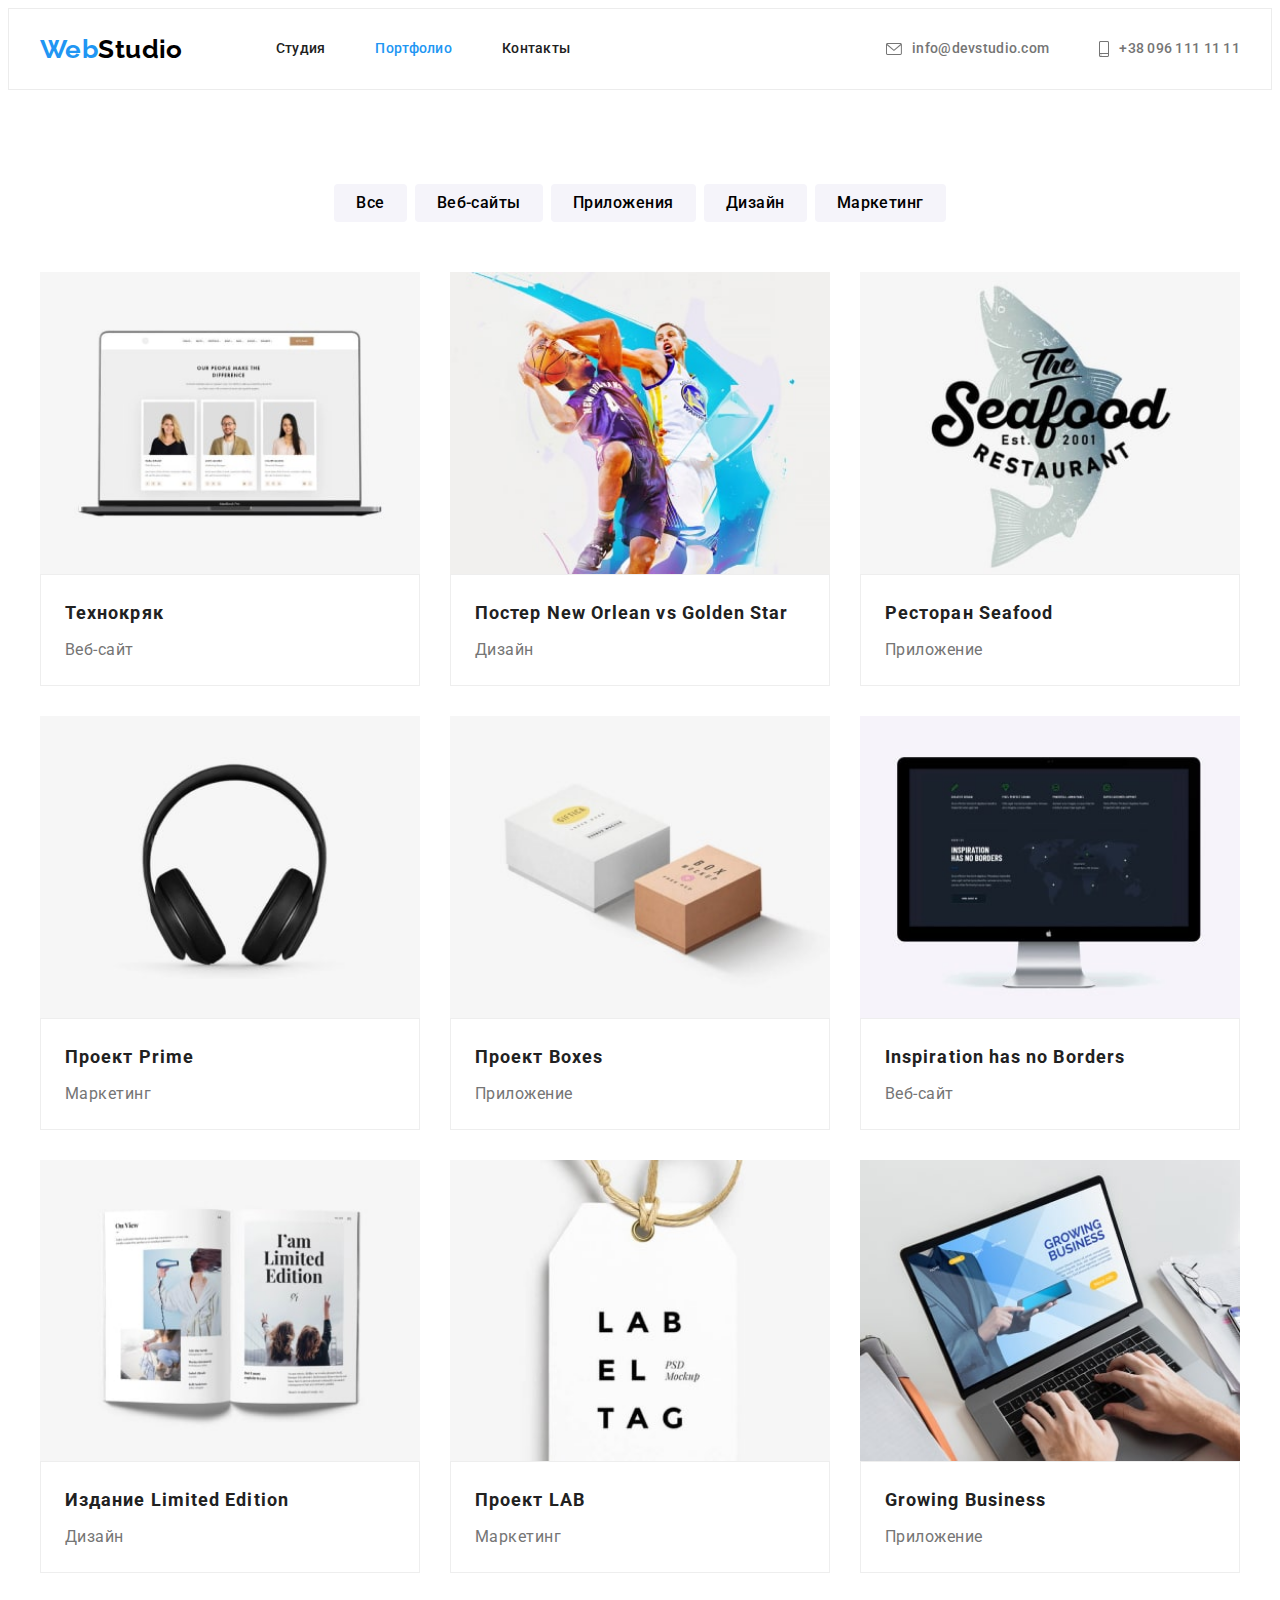
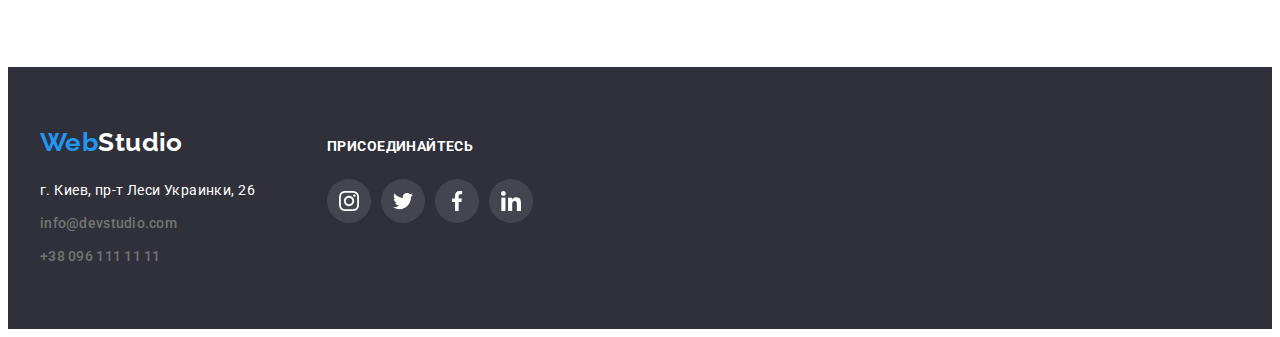
==== portfolio.html @ 288e4939 "добавил скрипт" ====
<!DOCTYPE html>
<html lang="ru">

<head>
    <meta charset="UTF-8">
    <meta name="viewport" content="width=device-width,initial-scale=1.0">
    <title>Порфолио</title>
    <link rel="preconnect" href="https://fonts.googleapis.com">
    <link rel="preconnect" href="https://fonts.gstatic.com" crossorigin>
    <link href="https://fonts.googleapis.com/css2?family=Raleway:wght@700&family=Roboto:wght@400;500;700;900&display=swap"
        rel="stylesheet">
        <link rel="stylesheet" href="https://cdnjs.cloudflare.com/ajax/libs/modern-normalize/1.1.0/modern-normalize.min.css"
            integrity="sha512-wpPYUAdjBVSE4KJnH1VR1HeZfpl1ub8YT/NKx4PuQ5NmX2tKuGu6U/JRp5y+Y8XG2tV+wKQpNHVUX03MfMFn9Q=="
            crossorigin="anonymous" referrerpolicy="no-referrer" />
    <link rel="stylesheet" href="./css/styles.css">
</head>

<body>
    <!-- Верхняя линия -->
    <header class="header">
        <div class="container header-container">
            <nav class="header-nav">
                <a class="logo" href="index.html" lang="en"> <span class="webstudio"> Web</span>Studio </a>
    
                <ul class="header-list">
                    <li class="header-item">
                        <a class="header-link" href="index.html">Студия</a>
                    </li>
                    <li class="header-item">
                        <a class="header-link current" href="portfolio.html">Портфолио</a>
                    </li>
                    <li class="header-item">
                        <a class="header-link" href="">Контакты</a>
                    </li>
                </ul>
            </nav>
    
    
            <ul class="header-list-info">
                <li class="header-item">
    
                    <a class="info-title" href="mailto:info@devstudio.com">
                        <svg class="icon-info-title" width="16" height="12">
                            <use href="./images/icons.svg.svg#icon-envelope"></use>
                        </svg>
                        info@devstudio.com
                    </a>
    
                </li>
                <li class="header-item">
                    <a class="info-title" href="tel:+380961111111">
                        <svg class="icon-info-title" width="10" height="16">
                            <use href="./images/icons.svg.svg#icon-smartphone"></use>
                        </svg>
                        +38 096 111 11 11
                    </a>
                </li>
            </ul>
    
        </div>
    </header>
<main>
    <!-- Портфолио -->
 <section class="section">
   
   <div class="container">
    <h1 class="visually-hidden">Проекты</h1>
            
            <!-- Фильтры -->

            <ul class="filters">
                <li class="filters-item"><button class="filters-button" type="button">Все</button></li>
                <li class="filters-item"><button class="filters-button" type="button">Веб-сайты</button></li>
                <li class="filters-item"><button class="filters-button" type="button">Приложения</button></li>
                <li class="filters-item"><button class="filters-button" type="button">Дизайн</button></li>
                <li class="filters-item"><button class="filters-button" type="button">Маркетинг</button></li>
            </ul>
            
            
        
        <!-- Проекты -->
        
        <ul class="project">
            <li class="project-item">
                <a class="project-link" href=""><img src="./images/project1.jpg" alt="Ноутбук" width="370" height="294"> 
                <div class="project-container">
                    <h2 class="project-title">Технокряк</h2>
                    <p class="project-text">Веб-сайт</p>
                </div>
                </a>
            </li>
            <li class="project-item">
                <a class="project-link" href=""><img class="project-img" src="./images/project2.jpg" alt="Два баскетболиста" width="370" height="294">
                <div class="project-container">
                    <h2 class="project-title">Постер New Orlean vs Golden Star</h2>
                    <p class="project-text">Дизайн</p>
                </div>
                </a>
            </li>
            <li class="project-item">
                <a class="project-link" href=""><img src="./images/project3.jpg" alt="Силуэт рыбы" width="370" height="294">
                <div class="project-container">
                    <h2 class="project-title">Ресторан Seafood</h2>
                    <p class="project-text">Приложение</p>
                </div>
                </a>
            </li>
            <li class="project-item">
                <a class="project-link" href=""><img src="./images/project4.jpg" alt="Наушники" width="370" height="294">
                <div class="project-container">
                    <h2 class="project-title">Проект Prime</h2>
                    <p class="project-text">Маркетинг</p>
                </div>
                </a>
            </li>
            <li class="project-item">
                <a class="project-link" href=""><img src="./images/project5.jpg" alt="Две коробки" width="370" height="294">
                <div class="project-container">
                    <h2 class="project-title">Проект Boxes</h2>
                    <p class="project-text">Приложение</p>
                </div>
                </a>
            </li>
            <li class="project-item">
                <a class="project-link" href=""><img src="./images/project6.jpg" alt="Ноутбук" width="370" height="294">
                <div class="project-container">
                    <h2 class="project-title">Inspiration has no Borders</h2>
                    <p class="project-text">Веб-сайт</p>
                </div>
                </a>
            </li>
            <li class="project-item">
                <a class="project-link" href=""><img src="./images/project7.jpg" alt="Розгорнутая книга" width="370" height="294">
                <div class="project-container">
                    <h2 class="project-title">Издание Limited Edition</h2>
                    <p class="project-text">Дизайн</p>
                </div>
                </a>
            </li>
            <li class="project-item">
                <a class="project-link" href=""><img src="./images/project8.jpg" alt="Лейба" width="370" height="294">
                <div class="project-container">
                    <h2 class="project-title">Проект LAB</h2>
                    <p class="project-text">Маркетинг</p>
                </div>
                </a>
            </li>
            <li class="project-item">
                <a class="project-link" href=""><img src="./images/project9.jpg" alt="Поиск сайта" width="370" height="294">
                <div class="project-container">
                    <h2 class="project-title">Growing Business</h2>
                    <p class="project-text">Приложение</p>
                </div>
                </a>

            </li>
       
        </ul>

    </div>

    </section>
</main>
    <!-- Футер -->
<footer class="footer">
    <div class="container footer-container">
        <div>
            <a class="logo" href="index.html" lang="en"><span class="webstudio">Web</span><span
                    class="web">Studio</span> </a>

            <address class="address-container">
                <ul class="">
                    <li class="address-item">
                        <a class="map" href="https://goo.gl/maps/CdvJLRiEL6Q8Smko8" target="_blank"
                            rel="noreferrer noopener">г. Киев, пр-т Леси Украинки, 26</a>
                    </li>
                    <li class="address-item">
                        <a class="footer-info-title" href="mailto:info@devstudio.com">info@devstudio.com</a>
                    </li>
                    <li class="address-item">
                        <a class="footer-info-title" href="tel:+380961111111">+38 096 111 11 11</a>
                    </li>
                </ul>
        </div>

        </address>

        <div class="footer-social">
            <em class="footer-social-join">
                Присоединайтесь
            </em>

            <ul class="footer-social-icon">
                <li class="footer-icon-item">
                    <a href="" class="footer-icon-link">
                        <svg class="footer-icon-team" width="20" heigth="20">
                            <use href="./images/icons.svg.svg#icon-instagram"></use>
                        </svg>
                    </a>
                </li>

                <li class="footer-icon-item">
                    <a href="" class="footer-icon-link">
                        <svg class="footer-icon-team" width="20" heigth="20">
                            <use href="./images/icons.svg.svg#icon-twitter"></use>
                        </svg>
                    </a>
                </li>

                <li class="footer-icon-item">
                    <a href="" class="footer-icon-link">
                        <svg class="footer-icon-team" width="20" heigth="20">
                            <use href="./images/icons.svg.svg#icon-facebook"></use>
                        </svg>
                    </a>
                </li>

                <li class="footer-icon-item">
                    <a href="" class="footer-icon-link">
                        <svg class="footer-icon-team" width="20" heigth="20">
                            <use href="./images/icons.svg.svg#icon-linkedin"></use>
                        </svg>
                    </a>
                </li>
            </ul>

        </div>
    </div>
</footer>
</body>

</html>
---- css/styles.css ----
:root {
  --primary-white-color: #ffffff;
  --hero-background: #2f303a;
  --title-text-color: #000000;
  --primary-text-color: #757575;
  --accent-color: #2196f3;
  --link-text-color: #212121;
  --hover-text-color: #188ce8;
  --filters-background: #f5f4fa;
}

p,
h1,
h2,
h3,
h4,
h5,
h6 {
  margin: 0;
}
ul {
  list-style: none;
  margin: 0;
  padding: 0;
}
img {
  display: block;
  width: 100%;
  height: auto;
}

body {
  font-family: Roboto, sans-serif;
  letter-spacing: 0.03em;
  font-size: 14px;
  line-height: 1.71;

  background: var(--primary-white-color);
}
a {
  text-decoration: none;
}
.visually-hidden {
  position: absolute;
  width: 1px;
  height: 1px;
  margin: -1px;
  padding: 0;
  overflow: hidden;
  border: 0;
  clip: rect(0 0 0 0);
}
.container {
  width: 1200px;
  margin: 0 auto;
  padding-left: 15px;
  padding-right: 15px;
}
.section {
  padding-top: 94px;
  padding-bottom: 94px;
}
.main-studio {
  max-width: 1600px;
  margin: auto;
}

/* Верхняя линия */

.logo {
  font-family: Raleway, sans-serif;
  font-weight: 700;
  font-size: 26px;
  line-height: 1.19;
  color: #000000;
}

.header-link {
  display: block;
  font-weight: 500;
  font-size: 14px;
  line-height: 1.14;
  letter-spacing: 0.02em;

  color: var(--link-text-color);
  padding-top: 32px;
  padding-bottom: 32px;
}
.header {
  max-width: 1600px;
  margin: auto;
  border: 1px solid #ececec;
}
.header-container {
  display: flex;
  align-items: center;
}
.header-nav {
  display: flex;
  align-items: center;
}
.logo {
}
.header-list {
  margin-left: 93px;

  display: flex;
}
.header-list-info {
  display: flex;
  margin-left: auto;
  justify-content: center;
  align-items: center;
}
.header-item:not(:last-child) {
  margin-right: 50px;
}
.header-link:hover,
.header-link:focus {
  color: var(--accent-color);
}
.header-contact {
  display: flex;
  align-items: center;
  margin-left: auto;
}
.current {
  color: var(--accent-color);
}
.webstudio {
  color: var(--accent-color);
}
.nav:hover,
.nav:focus {
  color: var(--accent-color);
}
.info-title {
  font-style: normal;
  font-weight: 500;
  font-size: 14px;
  line-height: 1.14;
  letter-spacing: 0.02em;

  color: var(--primary-text-color);
  display: flex;
  justify-content: center;
  align-items: center;
}
.info-title:hover,
.info-title:focus {
  color: var(--accent-color);
}
.info-title:hover .icon-info-title,
.info-title:focus .icon-info-title {
  fill: var(--accent-color);
}
.icon-info-title {
  display: flex;
  justify-content: center;
  align-items: center;
  margin-right: 10px;

  fill: var(--primary-text-color);
}
/* Герои */
.hero {
  background-color: var(--hero-background);
  background-image: linear-gradient(
      to right,
      rgba(47, 48, 58, 0.4),
      rgba(47, 48, 58, 0.4)
    ),
    url("../images/bghero.jpg");

  box-shadow: 0px 4px 4px rgba(151, 127, 127, 0.25);

  background-repeat: no-repeat;
  background-position: center;
  background-size: cover;
  height: 600px;
}
.hero-title {
  font-weight: 900;
  font-size: 44px;
  line-height: 1.36;
  text-align: center;
  letter-spacing: 0.06em;
  text-transform: uppercase;
  color: var(--primary-white-color);
  outline: 1;
}
.button:hover {
  background: var(--hover-text-color);
  box-shadow: 0px 4px 4px rgba(0, 0, 0, 0.15);
  border-radius: 4px;
}
.button {
  font-family: inherit;
  font-weight: 700;
  font-size: 16px;
  line-height: 1.87;
  letter-spacing: 0.06em;

  color: #ffffff;
  background: var(--accent-color);
  box-shadow: 0px 4px 4px rgba(0, 0, 0, 0.15);
  border-radius: 4px;
  border: none;
  cursor: pointer;
}
.hero {
  align-items: center;
  padding-top: 200px;
  padding-bottom: 200px;
}

.hero-title {
  margin: auto;
  width: 696px;
  margin-bottom: 30px;
}

.hero-button {
  display: block;
  margin: auto;
  padding-top: 10px;
  padding-bottom: 10px;
  padding-right: 32px;
  padding-left: 32px;
}

/* Особенности */
.feature-title {
  font-weight: 700;
  font-size: 14px;
  line-height: 1.14;
  letter-spacing: 0.03em;
  text-transform: uppercase;

  color: var(--link-text-color);
}
.feature-text {
  font-size: 14px;
  line-height: 1.71;
  letter-spacing: 0.03em;
  color: var(--primary-text-color);
}
.feature-items {
  display: flex;
}
.feature-item:not(:last-child) {
  margin-right: 30px;
}

.feature-items .feature-item {
  max-width: 270px;
}
.feature-title {
  margin-bottom: 10px;
}
.icon-container-feature {
  display: flex;
  justify-content: center;
  align-items: center;
  height: 120px;

  background-color: var(--filters-background);
  border-radius: 4px;
  margin-bottom: 30px;
}
.icon-feature {
  width: 70px;
  height: 70%;
}

/*  Чем мы занимаемся  */
.section-works {
  padding-top: 0;
}
.works {
  font-weight: 700;
  font-size: 36px;
  line-height: 1.17;
  text-align: center;
  letter-spacing: 0.03em;

  color: var(--link-text-color);
  margin-bottom: 50px;
}
.works-items {
  display: flex;
}
.works-item:not(:last-child) {
  margin-right: 30px;
}
/* Наша команда */
.sectio-team {
  background-color: var(--filters-background);
}
.team {
  font-weight: 700;
  font-size: 36px;
  line-height: 1.17;
  text-align: center;
  letter-spacing: 0.03em;

  color: var(--link-text-color);
}
.team-title {
  font-weight: 500;
  font-size: 16px;
  line-height: 1.19;
  text-align: center;
  letter-spacing: 0.03em;

  color: var(--link-text-color);
  margin-bottom: 10px;
}
.team-text {
  font-size: 16px;
  line-height: 1.19;
  text-align: center;
  letter-spacing: 0.03em;

  color: var(--primary-text-color);
  margin-bottom: 16px;
}
.team {
  margin-bottom: 50px;
}
.items-team {
  display: flex;
}
.item-team {
  overflow: hidden;
  border-radius: 0px 0px 4px 4px;
  box-shadow: 0px 1px 3px rgba(0, 0, 0, 0.12), 0px 1px 1px rgba(0, 0, 0, 0.14),
    0px 2px 1px rgba(0, 0, 0, 0.2);
}
.item-team:not(:last-child) {
  margin-right: 30px;
}
.container-team {
  padding-top: 30px;
  padding-bottom: 30px;

  background-color: var(--primary-white-color);
}

.social-icon {
  display: flex;
  justify-content: center;
}
.icon-item {
  width: 44px;
  height: 44px;
}
.icon-item + .icon-item {
  margin-left: 10px;
}
.icon-link {
  width: 100%;
  height: 100%;
  border-radius: 50%;
  background-color: #ffffff;
  display: flex;
  align-items: center;
  justify-content: center;
}
.icon-link:hover,
.icon-link:focus {
  background-color: var(--accent-color);
}
.icon-link:hover .icon-team,
.icon-link:focus .icon-team {
  fill: var(--primary-white-color);
}
.icon-team {
  width: 20px;
  height: 20px;
  fill: #afb1b8;
}
/* --------------Постоянные клиенты------------ */
.customers-title {
  font-family: inherit;
  font-weight: 700;
  font-size: 36px;
  line-height: 1.17;
  text-align: center;
  letter-spacing: 0.03em;

  color: var(--link-text-color);
}
.customers-items {
  display: flex;
  justify-content: center;
  margin-top: 50px;
}

.customers-link:hover {
  border: 1px solid var(--accent-color);
  border-radius: 4%;
}
.customers-item + .customers-item {
  margin-left: 30px;
}
.customers-item {
  height: 92px;
  width: 170px;
}
.customers-link {
  width: 100%;
  height: 100%;
  display: flex;
  align-items: center;
  justify-content: center;

  fill: #afb1b8;
  border: 1px solid #afb1b8;
  border-radius: 4%;
}

.icon-customers {
  width: 106px;
  height: 60px;
}
.customers-link:hover,
.customers-link:focus {
  fill: var(--accent-color);
}
/* ---------------Футер ------------- */
.footer {
  padding-top: 60px;
  padding-bottom: 60px;

  background-color: var(--hero-background);
}
.web {
  color: var(--primary-white-color);
}
.map {
  font-style: normal;
  font-size: 14px;
  line-height: 1.71;
  letter-spacing: 0.03em;

  color: var(--primary-white-color);
}
.map:hover,
.map:focus {
  color: var(--accent-color);
}

.address-item {
  margin-bottom: 9px;
}
.address-item:last-child {
  margin-bottom: 0px;
}
.address-container {
  margin-top: 20px;
}
.footer-info-title {
  font-style: normal;
  font-weight: 500;
  font-size: 14px;
  line-height: 1.14;
  letter-spacing: 0.02em;

  color: var(--primary-text-color);
}
.footer-info-title:hover,
.footer-info-title:focus {
  color: var(--accent-color);
}
/* --------------присоединайтесь------------ */
.footer-social-join {
  font-style: normal;
  font-weight: 700;
  font-size: 14px;
  line-height: 16px;
  letter-spacing: 0.03em;
  text-transform: uppercase;

  color: #ffffff;
}
.footer-container {
  display: flex;
  align-items: baseline;
}
.footer-social {
  margin-left: 72px;
}
.footer-social-icon {
  display: flex;
  justify-content: center;
  margin-top: 20px;
}
.footer-icon-item {
  width: 44px;
  height: 44px;
}
.footer-icon-item + .footer-icon-item {
  margin-left: 10px;
}
.footer-icon-link {
  width: 100%;
  height: 100%;
  border-radius: 50%;

  background-color: rgba(255, 255, 255, 0.1);
  display: flex;
  align-items: center;
  justify-content: center;
}
.footer-icon-link:hover,
.footer-icon-link:focus {
  background-color: var(--accent-color);
}
.footer-icon-link:hover .footer-icon-team,
.footer-icon-link:focus .footer-icon-team {
  fill: var(--primary-white-color);
}
.footer-icon-team {
  width: 20px;
  height: 20px;
  fill: var(--primary-white-color);
}
/* ----------------------------Портфоли ------------------ */

.filters-button {
  font-family: inherit;
  font-weight: 500;
  font-size: 16px;
  line-height: 1.62;
  letter-spacing: 0.03em;
  border: none;
  cursor: pointer;

  border-radius: 4px;
  background: var(--filters-background);
}

.filters-button:hover,
.filters-button:focus {
  background: var(--accent-color);
  color: var(--primary-white-color);
  box-shadow: 0px 3px 1px rgba(0, 0, 0, 0.1), 0px 1px 2px rgba(0, 0, 0, 0.08),
    0px 2px 2px rgba(0, 0, 0, 0.12);
  border-radius: 4px;
}
.filters {
  display: flex;
  justify-content: center;
}
.filters-item {
  margin-right: 8px;
}

.filters-item:last-child {
  margin-right: 0px;
}

.filters-button {
  align-items: center;
  padding-top: 6px;
  padding-bottom: 6px;
  padding-right: 22px;
  padding-left: 22px;
}

/* --------------------Проекты------------ */
.project-title {
  font-weight: 700;
  font-size: 18px;
  line-height: 2;
  letter-spacing: 0.06em;

  color: var(--link-text-color);
}

.project-text {
  font-size: 16px;
  line-height: 1.87;
  letter-spacing: 0.03em;

  color: var(--primary-text-color);
}

.project-container {
  padding-top: 20px;
  padding-bottom: 20px;

  border: 1px solid #eeeeee;
  box-sizing: border-box;
  background: var(--primary-white-color);
}
.project-container {
  padding-left: 24px;
  padding-right: 24px;
  padding-top: 20px;
  padding-bottom: 20px;

  border: 1px solid #eeeeee;
  box-sizing: border-box;
  background: var(--primary-white-color);
}
.project {
  display: flex;
  flex-wrap: wrap;

  margin-top: 50px;
  margin-right: -30px;
  margin-bottom: -30px;
}
.project-item {
  flex-basis: calc(100% / 3 - 30px);
  margin-right: 30px;
  margin-bottom: 30px;
}
.project-text {
  margin-top: 4px;
}
.project-img {
  align-items: center;
  justify-content: center;
}
.project-link {
  display: block;
}
.project-link:hover,
.project-link:focus {
  box-shadow: 0px 1px 1px rgba(0, 0, 0, 0.12), 0px 4px 4px rgba(0, 0, 0, 0.06),
    1px 4px 6px rgba(0, 0, 0, 0.16);
}
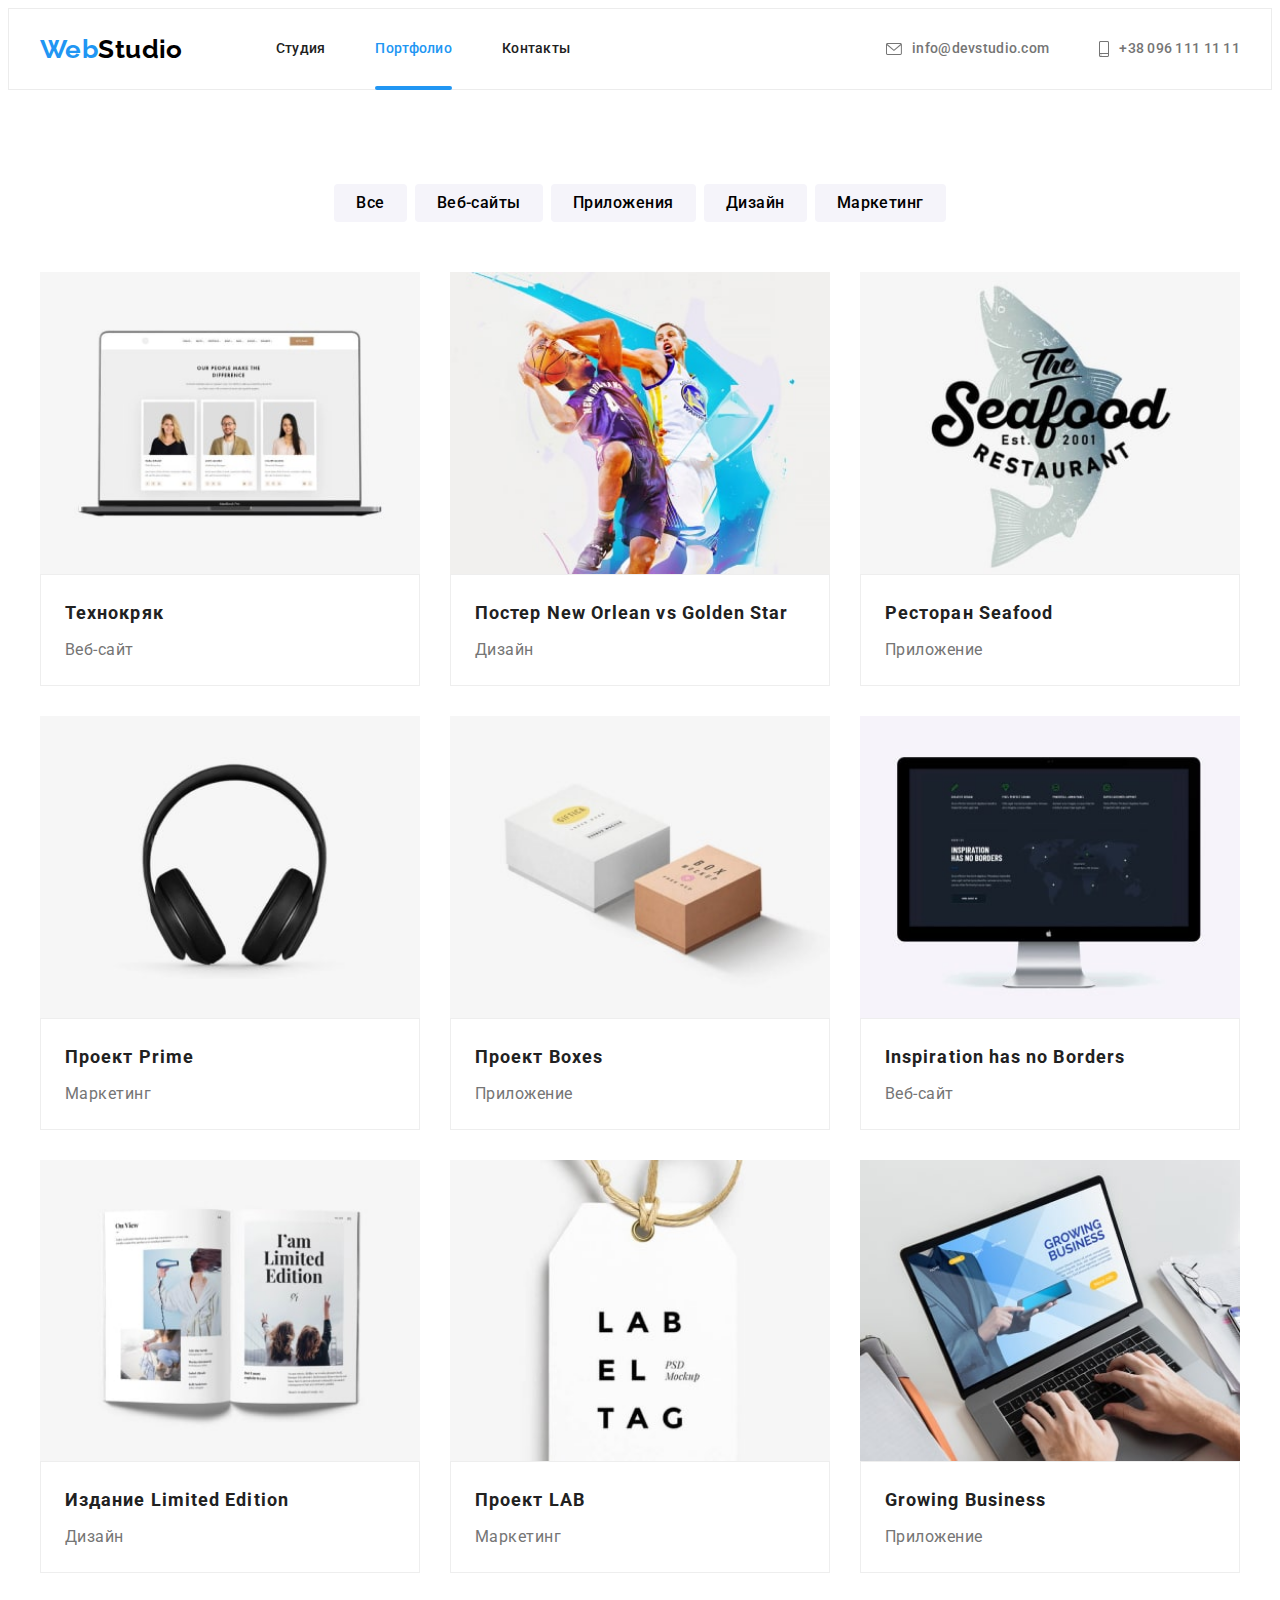
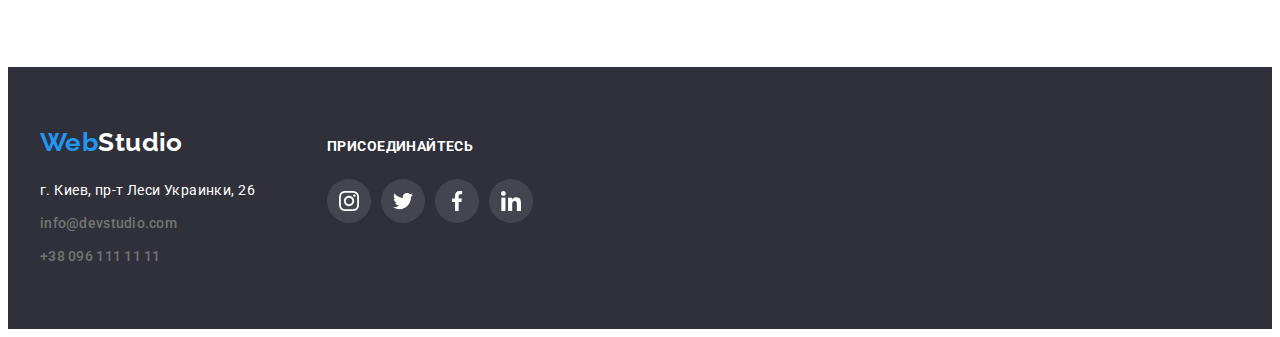
==== commit 1b571be3: "закончил портфолио" ====
--- a/portfolio.html
+++ b/portfolio.html
@@ -82,7 +82,17 @@
         
         <ul class="project">
             <li class="project-item">
-                <a class="project-link" href=""><img src="./images/project1.jpg" alt="Ноутбук" width="370" height="294"> 
+                <a class="project-link" href="">
+
+                 <div class="project-link-container">
+                  <img src="./images/project1.jpg" alt="Ноутбук" width="370" height="294"> 
+                    
+                  <div class="overley-project">
+                    <p class="project-link-text">
+                        Hello
+                    </p>
+                    </div>
+                </div>
                 <div class="project-container">
                     <h2 class="project-title">Технокряк</h2>
                     <p class="project-text">Веб-сайт</p>
@@ -90,7 +100,17 @@
                 </a>
             </li>
             <li class="project-item">
-                <a class="project-link" href=""><img class="project-img" src="./images/project2.jpg" alt="Два баскетболиста" width="370" height="294">
+                <a class="project-link" href="">
+                    <div class="project-link-container">
+                        <img class="project-img" src="./images/project2.jpg" alt="Два баскетболиста" width="370" height="294">
+                    
+                        <div class="overley-project">
+                            <p class="project-link-text">
+                                Hello
+                            </p>
+                        </div>
+                    </div>
+                    
                 <div class="project-container">
                     <h2 class="project-title">Постер New Orlean vs Golden Star</h2>
                     <p class="project-text">Дизайн</p>
@@ -98,7 +118,17 @@
                 </a>
             </li>
             <li class="project-item">
-                <a class="project-link" href=""><img src="./images/project3.jpg" alt="Силуэт рыбы" width="370" height="294">
+                <a class="project-link" href="">
+                    <div class="project-link-container">
+                        <img src="./images/project3.jpg" alt="Силуэт рыбы" width="370" height="294">
+                    
+                        <div class="overley-project">
+                            <p class="project-link-text">
+                                Hello
+                            </p>
+                        </div>
+                    </div>
+                    
                 <div class="project-container">
                     <h2 class="project-title">Ресторан Seafood</h2>
                     <p class="project-text">Приложение</p>
@@ -106,7 +136,17 @@
                 </a>
             </li>
             <li class="project-item">
-                <a class="project-link" href=""><img src="./images/project4.jpg" alt="Наушники" width="370" height="294">
+                <a class="project-link" href="">
+                    <div class="project-link-container">
+                    <img src="./images/project4.jpg" alt="Наушники" width="370" height="294">
+                    
+                        <div class="overley-project">
+                            <p class="project-link-text">
+                                Hello
+                            </p>
+                        </div>
+                    </div>
+                    
                 <div class="project-container">
                     <h2 class="project-title">Проект Prime</h2>
                     <p class="project-text">Маркетинг</p>
@@ -114,7 +154,17 @@
                 </a>
             </li>
             <li class="project-item">
-                <a class="project-link" href=""><img src="./images/project5.jpg" alt="Две коробки" width="370" height="294">
+                <a class="project-link" href="">
+                    <div class="project-link-container">
+                        <img src="./images/project5.jpg" alt="Две коробки" width="370" height="294">
+                    
+                        <div class="overley-project">
+                            <p class="project-link-text">
+                                Hello
+                            </p>
+                        </div>
+                    </div>
+                   
                 <div class="project-container">
                     <h2 class="project-title">Проект Boxes</h2>
                     <p class="project-text">Приложение</p>
@@ -122,7 +172,17 @@
                 </a>
             </li>
             <li class="project-item">
-                <a class="project-link" href=""><img src="./images/project6.jpg" alt="Ноутбук" width="370" height="294">
+                <a class="project-link" href="">
+                    <div class="project-link-container">
+                        <img src="./images/project6.jpg" alt="Ноутбук" width="370" height="294">
+                    
+                        <div class="overley-project">
+                            <p class="project-link-text">
+                                Hello
+                            </p>
+                        </div>
+                    </div>
+                   
                 <div class="project-container">
                     <h2 class="project-title">Inspiration has no Borders</h2>
                     <p class="project-text">Веб-сайт</p>
@@ -130,7 +190,17 @@
                 </a>
             </li>
             <li class="project-item">
-                <a class="project-link" href=""><img src="./images/project7.jpg" alt="Розгорнутая книга" width="370" height="294">
+                <a class="project-link" href="">
+                    <div class="project-link-container">
+                        <img src="./images/project7.jpg" alt="Розгорнутая книга" width="370" height="294">
+                    
+                        <div class="overley-project">
+                            <p class="project-link-text">
+                                Hello
+                            </p>
+                        </div>
+                    </div>
+                    
                 <div class="project-container">
                     <h2 class="project-title">Издание Limited Edition</h2>
                     <p class="project-text">Дизайн</p>
@@ -138,7 +208,17 @@
                 </a>
             </li>
             <li class="project-item">
-                <a class="project-link" href=""><img src="./images/project8.jpg" alt="Лейба" width="370" height="294">
+                <a class="project-link" href="">
+                    <div class="project-link-container">
+                        <img src="./images/project8.jpg" alt="Лейба" width="370" height="294">
+                    
+                        <div class="overley-project">
+                            <p class="project-link-text">
+                                Hello
+                            </p>
+                        </div>
+                    </div>
+                   
                 <div class="project-container">
                     <h2 class="project-title">Проект LAB</h2>
                     <p class="project-text">Маркетинг</p>
@@ -146,7 +226,17 @@
                 </a>
             </li>
             <li class="project-item">
-                <a class="project-link" href=""><img src="./images/project9.jpg" alt="Поиск сайта" width="370" height="294">
+                <a class="project-link" href="">
+                    <div class="project-link-container">
+                        <img src="./images/project9.jpg" alt="Поиск сайта" width="370" height="294">
+                    
+                        <div class="overley-project">
+                            <p class="project-link-text">
+                                Hello
+                            </p>
+                        </div>
+                    </div>
+                    
                 <div class="project-container">
                     <h2 class="project-title">Growing Business</h2>
                     <p class="project-text">Приложение</p>
--- a/css/styles.css
+++ b/css/styles.css
@@ -85,6 +85,7 @@
   color: var(--link-text-color);
   padding-top: 32px;
   padding-bottom: 32px;
+  transition: color 250ms ease;
 }
 .header {
   max-width: 1600px;
@@ -99,11 +100,8 @@
   display: flex;
   align-items: center;
 }
-.logo {
-}
 .header-list {
   margin-left: 93px;
-
   display: flex;
 }
 .header-list-info {
@@ -127,11 +125,21 @@
 .current {
   color: var(--accent-color);
 }
+.header-link {
+  position: relative;
+}
+.current::after {
+  position: absolute;
+  content: "";
+  display: block;
+  width: 100%;
+  height: 4px;
+  bottom: -1px;
+  border-radius: 2px;
+
+  background-color: var(--accent-color);
+}
 .webstudio {
-  color: var(--accent-color);
-}
-.nav:hover,
-.nav:focus {
   color: var(--accent-color);
 }
 .info-title {
@@ -145,6 +153,7 @@
   display: flex;
   justify-content: center;
   align-items: center;
+  transition: color 250ms ease;
 }
 .info-title:hover,
 .info-title:focus {
@@ -227,6 +236,7 @@
   padding-bottom: 10px;
   padding-right: 32px;
   padding-left: 32px;
+  transition: background-color 250ms ease;
 }
 
 /* Особенности */
@@ -273,7 +283,7 @@
   height: 70%;
 }
 
-/*  Чем мы занимаемся  */
+/*  ------------Чем мы занимаемся-----------  */
 .section-works {
   padding-top: 0;
 }
@@ -293,7 +303,30 @@
 .works-item:not(:last-child) {
   margin-right: 30px;
 }
-/* Наша команда */
+.works-item-container {
+  position: relative;
+  overflow: hidden;
+}
+.works-item-text {
+  position: absolute;
+  display: flex;
+  width: 100%;
+  height: 70px;
+  bottom: 0;
+
+  font-weight: 700;
+  font-size: 14px;
+  line-height: 1.14px;
+  text-align: center;
+  letter-spacing: 0.03em;
+  text-transform: uppercase;
+  align-items: center;
+  justify-content: center;
+
+  color: #ffffff;
+  background: rgba(47, 48, 58, 0.8);
+}
+/* -------------Наша команда------------ */
 .sectio-team {
   background-color: var(--filters-background);
 }
@@ -380,6 +413,13 @@
   height: 20px;
   fill: #afb1b8;
 }
+.icon-link {
+  transition: background-color 250ms ease;
+}
+.icon-team {
+  transition: fill 250ms ease;
+}
+
 /* --------------Постоянные клиенты------------ */
 .customers-title {
   font-family: inherit;
@@ -427,6 +467,9 @@
 .customers-link:hover,
 .customers-link:focus {
   fill: var(--accent-color);
+}
+.customers-link {
+  transition: fill 250ms ease;
 }
 /* ---------------Футер ------------- */
 .footer {
@@ -472,6 +515,13 @@
 .footer-info-title:hover,
 .footer-info-title:focus {
   color: var(--accent-color);
+}
+.footer-info-title,
+.map {
+  transition: color 250ms ease;
+}
+.footer-icon-link {
+  transition: background-color 250ms ease;
 }
 /* --------------присоединайтесь------------ */
 .footer-social-join {
@@ -567,6 +617,8 @@
   padding-bottom: 6px;
   padding-right: 22px;
   padding-left: 22px;
+
+  transition: background-color 250ms ease;
 }
 
 /* --------------------Проекты------------ */
@@ -633,3 +685,70 @@
   box-shadow: 0px 1px 1px rgba(0, 0, 0, 0.12), 0px 4px 4px rgba(0, 0, 0, 0.06),
     1px 4px 6px rgba(0, 0, 0, 0.16);
 }
+.project-link-container {
+  position: relative;
+  overflow: hidden;
+}
+.overley-project {
+  position: absolute;
+  width: 100%;
+  height: 100%;
+  top: 0;
+  left: 0;
+
+  transform: translateY(101%);
+  transition: 250ms ease;
+}
+.project-link-text {
+  display: flex;
+  width: 100%;
+  height: 100%;
+  align-items: center;
+  justify-content: center;
+
+  color: #ffffff;
+  background: rgba(33, 150, 243, 0.9);
+}
+.project-link:hover .overley-project,
+.project-link:focus .overley-project {
+  transform: translateY(0);
+}
+
+/* -----------Модальное окно------------- */
+.backdrop {
+  position: fixed;
+  width: 100vw;
+  height: 100vh;
+  background-color: rgba(59, 221, 26, 0.2);
+  top: 0;
+  display: flex;
+  align-items: center;
+  justify-content: center;
+  transition: opacity 250ms ease-in-out, visibility 250ms ease-in-out;
+}
+.backdrop.is-hidden {
+  visibility: hidden;
+  opacity: 0;
+  pointer-events: none;
+}
+.modal {
+  position: relative;
+  background-color: #ffffff;
+  width: 528px;
+  height: 581px;
+  border-radius: 10px;
+}
+.modal-close {
+  position: absolute;
+  right: 10px;
+  top: 10px;
+  background-color: transparent;
+  border-radius: 50%;
+  width: 30px;
+  height: 30px;
+  border: 1px solid rgba(0, 0, 0, 0.1);
+  display: flex;
+  align-items: center;
+  justify-content: center;
+  fill: #000000;
+}
